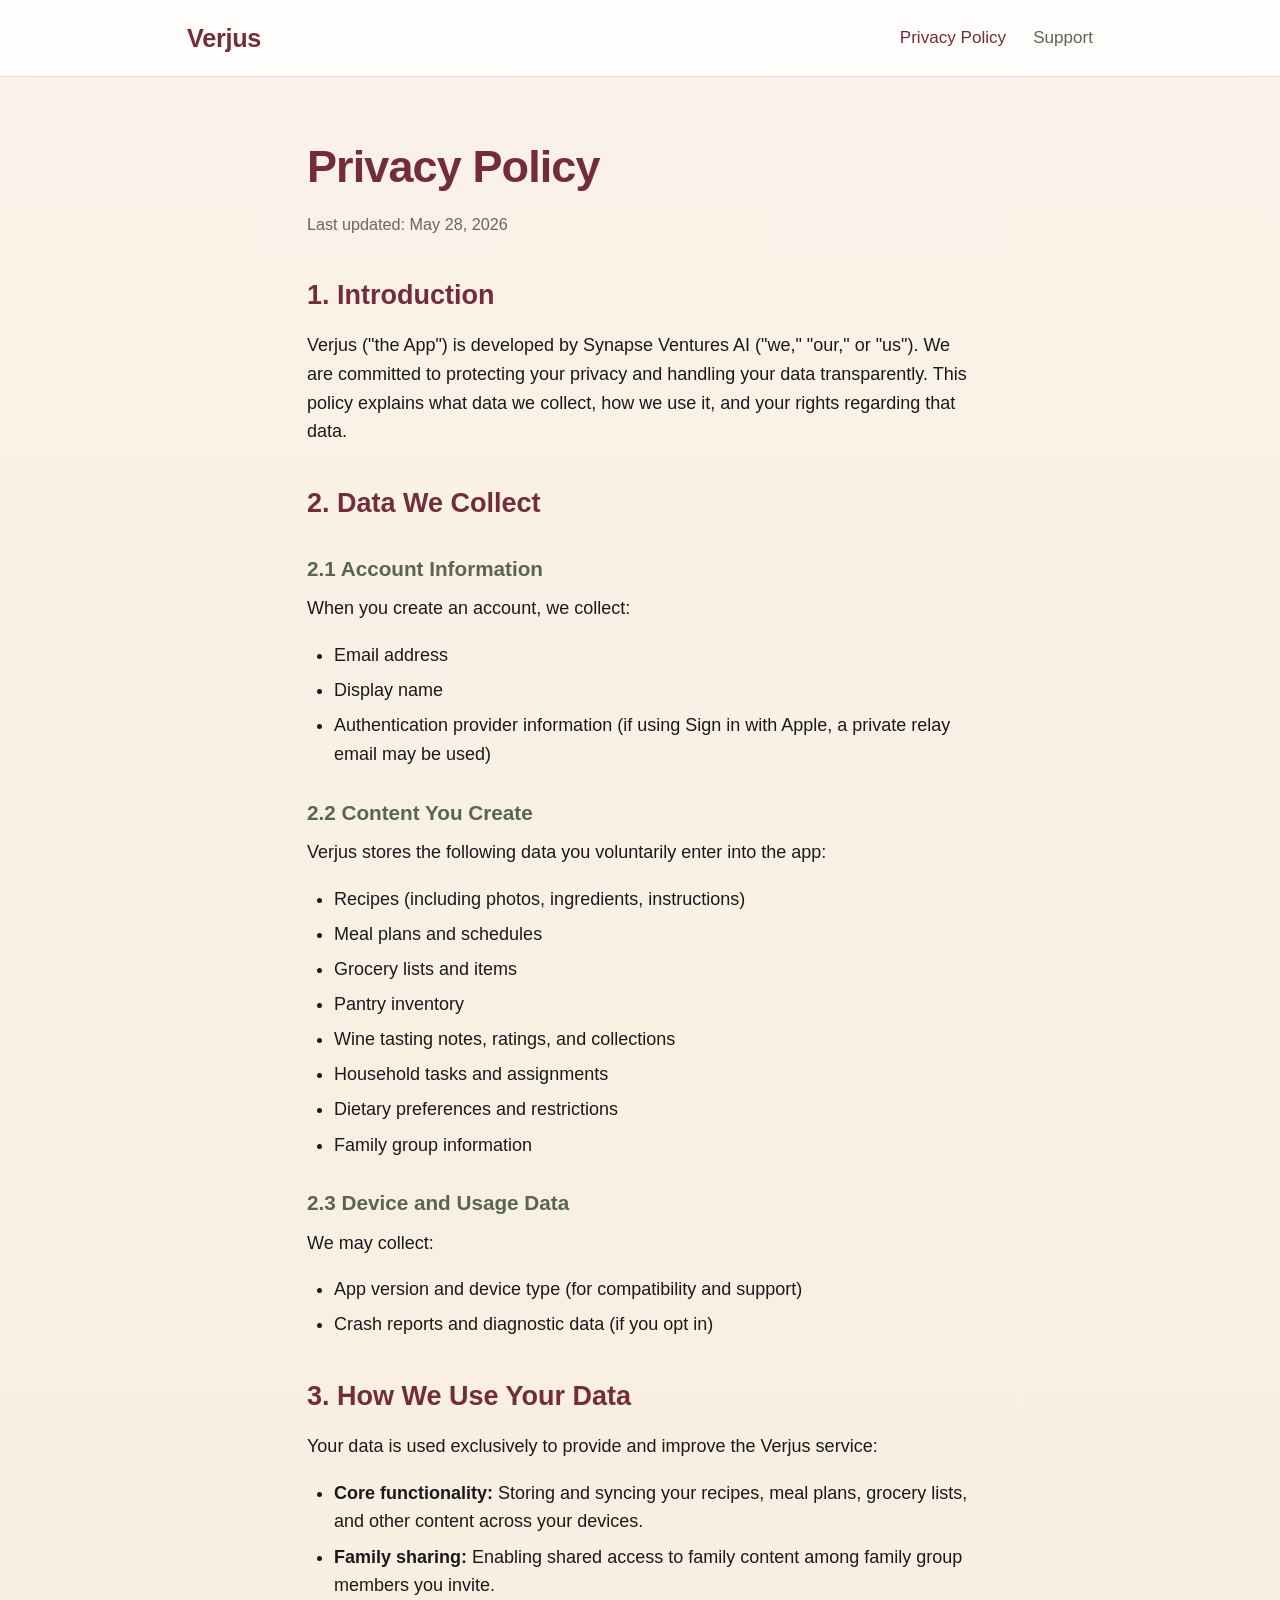
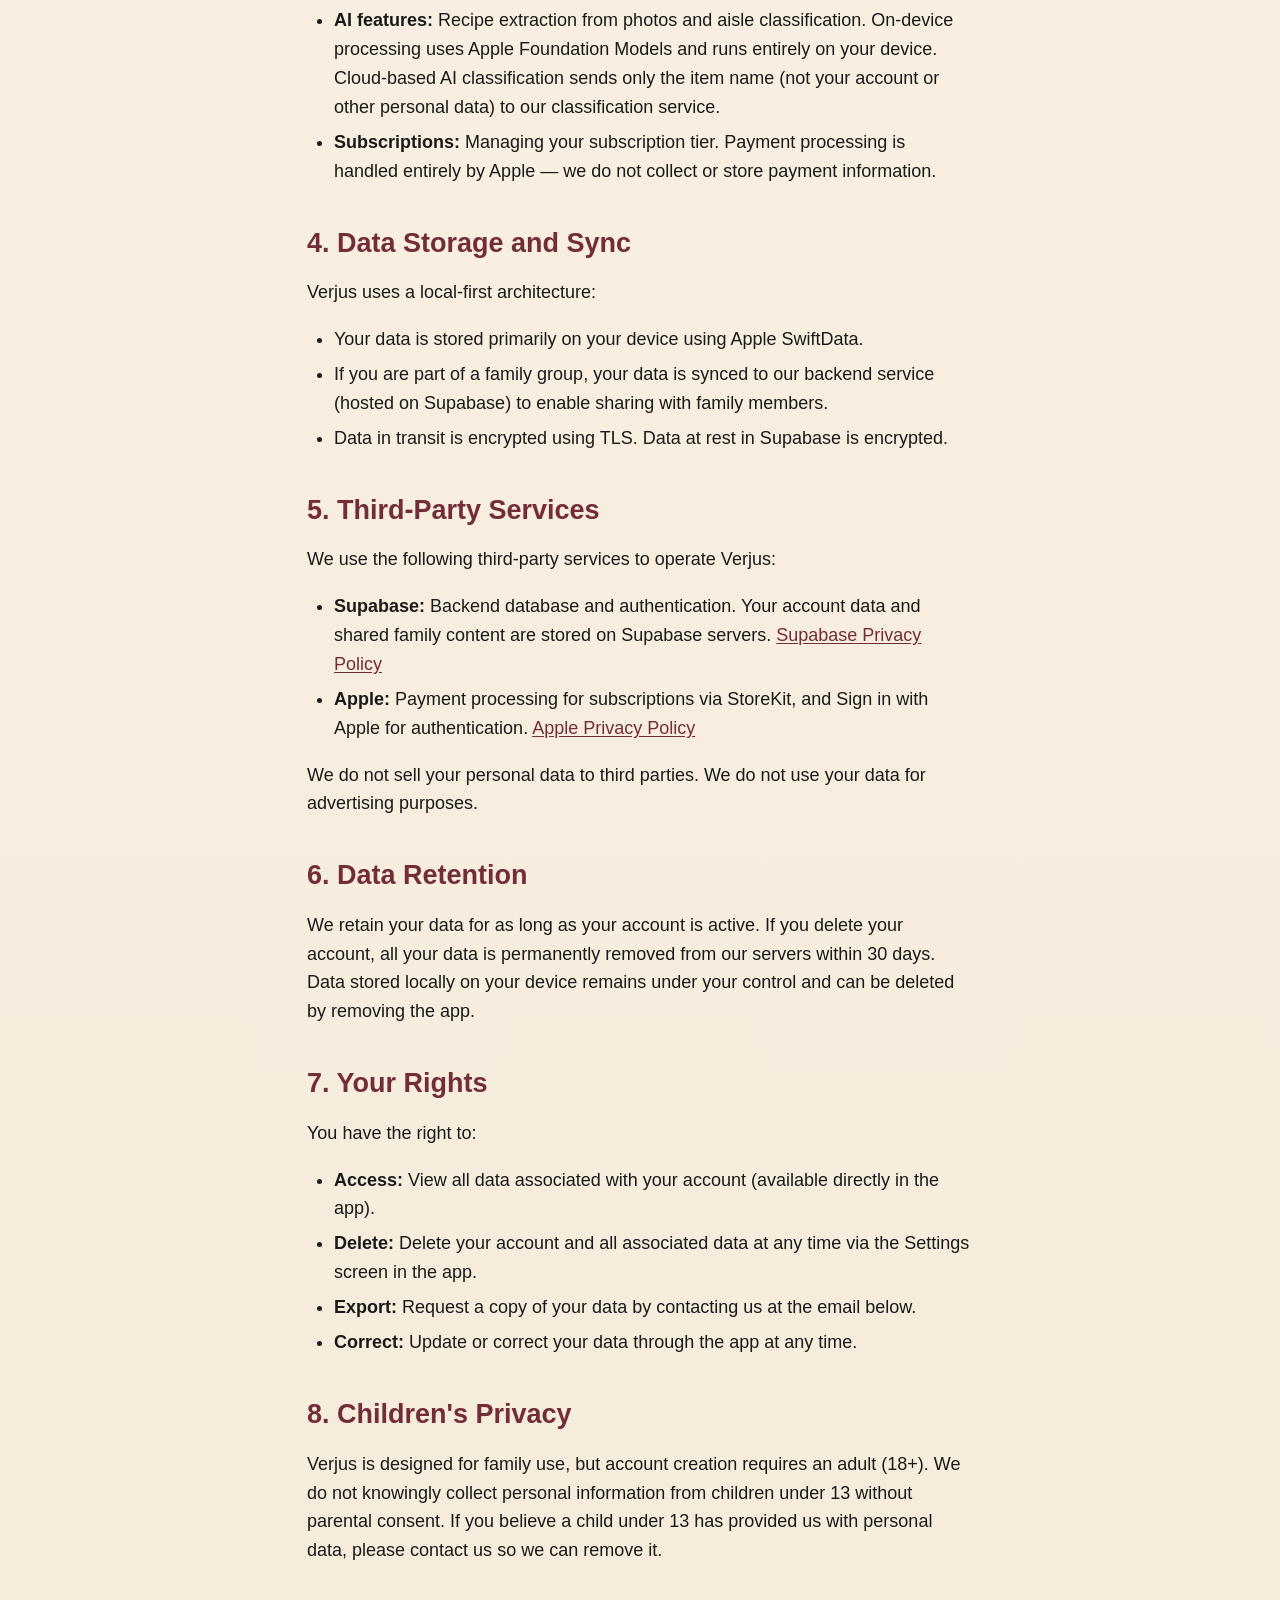
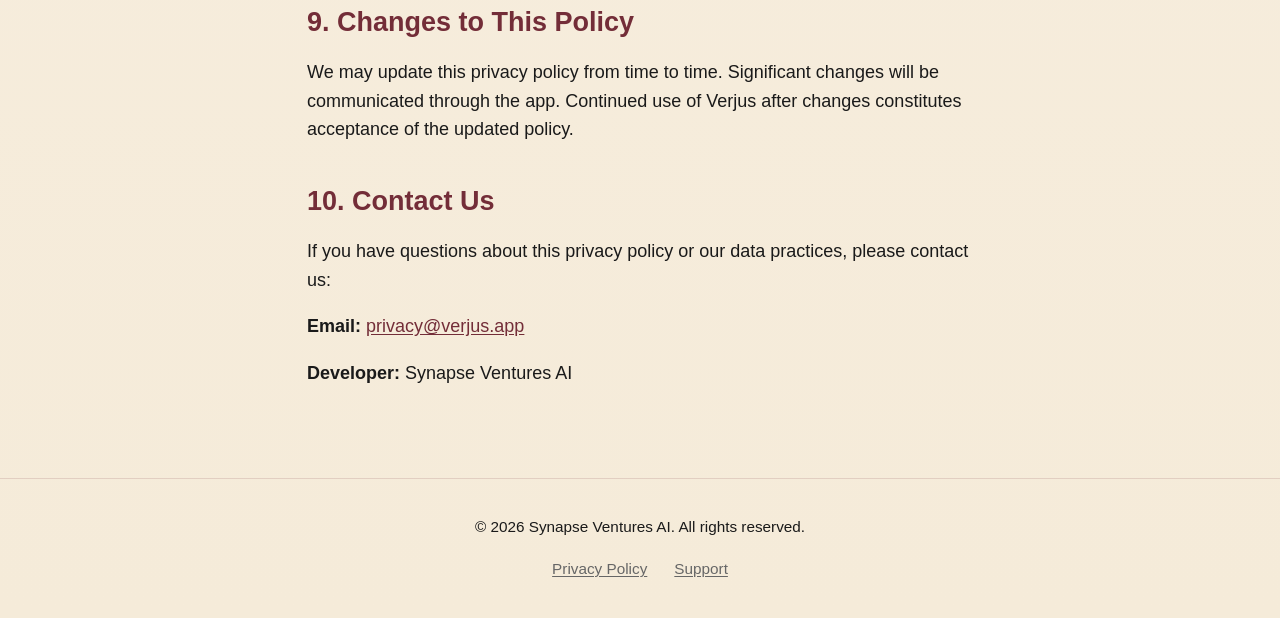
==== privacy.html @ 96adf4d8 "Initial commit — Verjus app website - Landing page with feature overview - Privacy policy covering d" ====
<!DOCTYPE html>
<html lang="en">
<head>
    <meta charset="UTF-8">
    <meta name="viewport" content="width=device-width, initial-scale=1.0">
    <title>Privacy Policy — Verjus</title>
    <link rel="stylesheet" href="style.css">
</head>
<body>
    <header>
        <nav>
            <span class="logo"><a href="index.html">Verjus</a></span>
            <div class="nav-links">
                <a href="privacy.html" aria-current="page">Privacy Policy</a>
                <a href="support.html">Support</a>
            </div>
        </nav>
    </header>

    <main class="legal-content">
        <h1>Privacy Policy</h1>
        <p class="last-updated">Last updated: May 28, 2026</p>

        <section>
            <h2>1. Introduction</h2>
            <p>Verjus ("the App") is developed by Synapse Ventures AI ("we," "our," or "us"). We are committed to protecting your privacy and handling your data transparently. This policy explains what data we collect, how we use it, and your rights regarding that data.</p>
        </section>

        <section>
            <h2>2. Data We Collect</h2>

            <h3>2.1 Account Information</h3>
            <p>When you create an account, we collect:</p>
            <ul>
                <li>Email address</li>
                <li>Display name</li>
                <li>Authentication provider information (if using Sign in with Apple, a private relay email may be used)</li>
            </ul>

            <h3>2.2 Content You Create</h3>
            <p>Verjus stores the following data you voluntarily enter into the app:</p>
            <ul>
                <li>Recipes (including photos, ingredients, instructions)</li>
                <li>Meal plans and schedules</li>
                <li>Grocery lists and items</li>
                <li>Pantry inventory</li>
                <li>Wine tasting notes, ratings, and collections</li>
                <li>Household tasks and assignments</li>
                <li>Dietary preferences and restrictions</li>
                <li>Family group information</li>
            </ul>

            <h3>2.3 Device and Usage Data</h3>
            <p>We may collect:</p>
            <ul>
                <li>App version and device type (for compatibility and support)</li>
                <li>Crash reports and diagnostic data (if you opt in)</li>
            </ul>
        </section>

        <section>
            <h2>3. How We Use Your Data</h2>
            <p>Your data is used exclusively to provide and improve the Verjus service:</p>
            <ul>
                <li><strong>Core functionality:</strong> Storing and syncing your recipes, meal plans, grocery lists, and other content across your devices.</li>
                <li><strong>Family sharing:</strong> Enabling shared access to family content among family group members you invite.</li>
                <li><strong>AI features:</strong> Recipe extraction from photos and aisle classification. On-device processing uses Apple Foundation Models and runs entirely on your device. Cloud-based AI classification sends only the item name (not your account or other personal data) to our classification service.</li>
                <li><strong>Subscriptions:</strong> Managing your subscription tier. Payment processing is handled entirely by Apple — we do not collect or store payment information.</li>
            </ul>
        </section>

        <section>
            <h2>4. Data Storage and Sync</h2>
            <p>Verjus uses a local-first architecture:</p>
            <ul>
                <li>Your data is stored primarily on your device using Apple SwiftData.</li>
                <li>If you are part of a family group, your data is synced to our backend service (hosted on Supabase) to enable sharing with family members.</li>
                <li>Data in transit is encrypted using TLS. Data at rest in Supabase is encrypted.</li>
            </ul>
        </section>

        <section>
            <h2>5. Third-Party Services</h2>
            <p>We use the following third-party services to operate Verjus:</p>
            <ul>
                <li><strong>Supabase:</strong> Backend database and authentication. Your account data and shared family content are stored on Supabase servers. <a href="https://supabase.com/privacy">Supabase Privacy Policy</a></li>
                <li><strong>Apple:</strong> Payment processing for subscriptions via StoreKit, and Sign in with Apple for authentication. <a href="https://www.apple.com/legal/privacy/">Apple Privacy Policy</a></li>
            </ul>
            <p>We do not sell your personal data to third parties. We do not use your data for advertising purposes.</p>
        </section>

        <section>
            <h2>6. Data Retention</h2>
            <p>We retain your data for as long as your account is active. If you delete your account, all your data is permanently removed from our servers within 30 days. Data stored locally on your device remains under your control and can be deleted by removing the app.</p>
        </section>

        <section>
            <h2>7. Your Rights</h2>
            <p>You have the right to:</p>
            <ul>
                <li><strong>Access:</strong> View all data associated with your account (available directly in the app).</li>
                <li><strong>Delete:</strong> Delete your account and all associated data at any time via the Settings screen in the app.</li>
                <li><strong>Export:</strong> Request a copy of your data by contacting us at the email below.</li>
                <li><strong>Correct:</strong> Update or correct your data through the app at any time.</li>
            </ul>
        </section>

        <section>
            <h2>8. Children's Privacy</h2>
            <p>Verjus is designed for family use, but account creation requires an adult (18+). We do not knowingly collect personal information from children under 13 without parental consent. If you believe a child under 13 has provided us with personal data, please contact us so we can remove it.</p>
        </section>

        <section>
            <h2>9. Changes to This Policy</h2>
            <p>We may update this privacy policy from time to time. Significant changes will be communicated through the app. Continued use of Verjus after changes constitutes acceptance of the updated policy.</p>
        </section>

        <section>
            <h2>10. Contact Us</h2>
            <p>If you have questions about this privacy policy or our data practices, please contact us:</p>
            <p><strong>Email:</strong> <a href="mailto:privacy@verjus.app">privacy@verjus.app</a></p>
            <p><strong>Developer:</strong> Synapse Ventures AI</p>
        </section>
    </main>

    <footer>
        <p>&copy; 2026 Synapse Ventures AI. All rights reserved.</p>
        <div class="footer-links">
            <a href="privacy.html">Privacy Policy</a>
            <a href="support.html">Support</a>
        </div>
    </footer>
</body>
</html>
---- style.css ----
/* Verjus Brand Colors */
:root {
    --primary-burgundy: #732D38;
    --primary-burgundy-dark: #5A232C;
    --text-olive: #59664D;
    --background-warm: #FAF2E8;
    --background-warm2: #F5EBD9;
    --card-bg: rgba(255, 255, 255, 0.7);
    --card-stroke: rgba(115, 45, 56, 0.15);
    --tag-bg: rgba(115, 45, 56, 0.12);
    --text-dark: #1a1a1a;
    --text-muted: #666;
    --radius: 16px;
    --radius-sm: 10px;
}

/* Reset & Base */
*,
*::before,
*::after {
    box-sizing: border-box;
    margin: 0;
    padding: 0;
}

html {
    font-size: 18px;
    -webkit-font-smoothing: antialiased;
    -moz-osx-font-smoothing: grayscale;
}

body {
    font-family: -apple-system, BlinkMacSystemFont, "Segoe UI", Roboto, Helvetica, Arial, sans-serif;
    color: var(--text-dark);
    background: linear-gradient(180deg, var(--background-warm) 0%, var(--background-warm2) 100%);
    min-height: 100vh;
    line-height: 1.6;
}

/* Typography */
h1 {
    font-size: 2.5rem;
    color: var(--primary-burgundy);
    font-weight: 700;
    letter-spacing: -0.02em;
}

h2 {
    font-size: 1.5rem;
    color: var(--primary-burgundy);
    font-weight: 600;
    margin-top: 2rem;
    margin-bottom: 0.75rem;
}

h3 {
    font-size: 1.15rem;
    color: var(--text-olive);
    font-weight: 600;
    margin-top: 1.5rem;
    margin-bottom: 0.5rem;
}

p {
    margin-bottom: 1rem;
    color: var(--text-dark);
}

a {
    color: var(--primary-burgundy);
    text-decoration: underline;
    text-underline-offset: 2px;
}

a:hover {
    color: var(--primary-burgundy-dark);
}

ul {
    margin-bottom: 1rem;
    padding-left: 1.5rem;
}

li {
    margin-bottom: 0.35rem;
}

/* Header / Navigation */
header {
    background: rgba(255, 255, 255, 0.85);
    backdrop-filter: blur(12px);
    -webkit-backdrop-filter: blur(12px);
    border-bottom: 1px solid var(--card-stroke);
    position: sticky;
    top: 0;
    z-index: 10;
}

nav {
    max-width: 960px;
    margin: 0 auto;
    padding: 1rem 1.5rem;
    display: flex;
    justify-content: space-between;
    align-items: center;
}

.logo {
    font-size: 1.4rem;
    font-weight: 700;
    color: var(--primary-burgundy);
    letter-spacing: -0.01em;
}

.logo a {
    text-decoration: none;
    color: inherit;
}

.nav-links {
    display: flex;
    gap: 1.5rem;
}

.nav-links a {
    text-decoration: none;
    font-size: 0.95rem;
    color: var(--text-olive);
    font-weight: 500;
}

.nav-links a:hover,
.nav-links a[aria-current="page"] {
    color: var(--primary-burgundy);
}

/* Hero */
.hero {
    text-align: center;
    padding: 5rem 1.5rem 3rem;
    max-width: 640px;
    margin: 0 auto;
}

.hero h1 {
    font-size: 3.5rem;
    margin-bottom: 1rem;
}

.tagline {
    font-size: 1.25rem;
    color: var(--text-olive);
    margin-bottom: 2rem;
    line-height: 1.5;
}

.app-store-badge img {
    display: inline-block;
    transition: opacity 0.2s;
}

.app-store-badge:hover img {
    opacity: 0.85;
}

/* Features Grid */
.features {
    max-width: 960px;
    margin: 0 auto;
    padding: 2rem 1.5rem 4rem;
    display: grid;
    grid-template-columns: repeat(auto-fill, minmax(280px, 1fr));
    gap: 1.5rem;
}

.feature-card {
    background: var(--card-bg);
    border: 1px solid var(--card-stroke);
    border-radius: var(--radius);
    padding: 1.5rem;
    transition: transform 0.2s, box-shadow 0.2s;
}

.feature-card:hover {
    transform: translateY(-2px);
    box-shadow: 0 4px 16px rgba(115, 45, 56, 0.08);
}

.feature-card h2 {
    margin-top: 0;
    font-size: 1.25rem;
}

.feature-card p {
    color: var(--text-olive);
    margin-bottom: 0;
    font-size: 0.95rem;
}

/* Legal Content (Privacy & Support) */
.legal-content {
    max-width: 720px;
    margin: 0 auto;
    padding: 3rem 1.5rem 4rem;
}

.legal-content h1 {
    margin-bottom: 0.5rem;
}

.last-updated {
    color: var(--text-muted);
    font-size: 0.9rem;
    margin-bottom: 2rem;
}

/* FAQ Details */
details {
    background: var(--card-bg);
    border: 1px solid var(--card-stroke);
    border-radius: var(--radius-sm);
    padding: 1rem 1.25rem;
    margin-bottom: 0.75rem;
    cursor: pointer;
}

details summary {
    font-weight: 600;
    color: var(--primary-burgundy);
    font-size: 1rem;
    list-style: none;
}

details summary::-webkit-details-marker {
    display: none;
}

details summary::before {
    content: "›";
    display: inline-block;
    margin-right: 0.5rem;
    transition: transform 0.2s;
    font-size: 1.2rem;
    color: var(--text-olive);
}

details[open] summary::before {
    transform: rotate(90deg);
}

details p {
    margin-top: 0.75rem;
    margin-bottom: 0;
    padding-left: 1.2rem;
    color: var(--text-olive);
    font-size: 0.95rem;
}

/* Footer */
footer {
    text-align: center;
    padding: 2rem 1.5rem;
    color: var(--text-muted);
    font-size: 0.85rem;
    border-top: 1px solid var(--card-stroke);
}

.footer-links {
    display: flex;
    justify-content: center;
    gap: 1.5rem;
    margin-top: 0.5rem;
}

.footer-links a {
    font-size: 0.85rem;
    color: var(--text-muted);
}

/* Responsive */
@media (max-width: 600px) {
    html {
        font-size: 16px;
    }

    .hero h1 {
        font-size: 2.5rem;
    }

    .features {
        grid-template-columns: 1fr;
    }

    nav {
        flex-direction: column;
        gap: 0.5rem;
    }
}
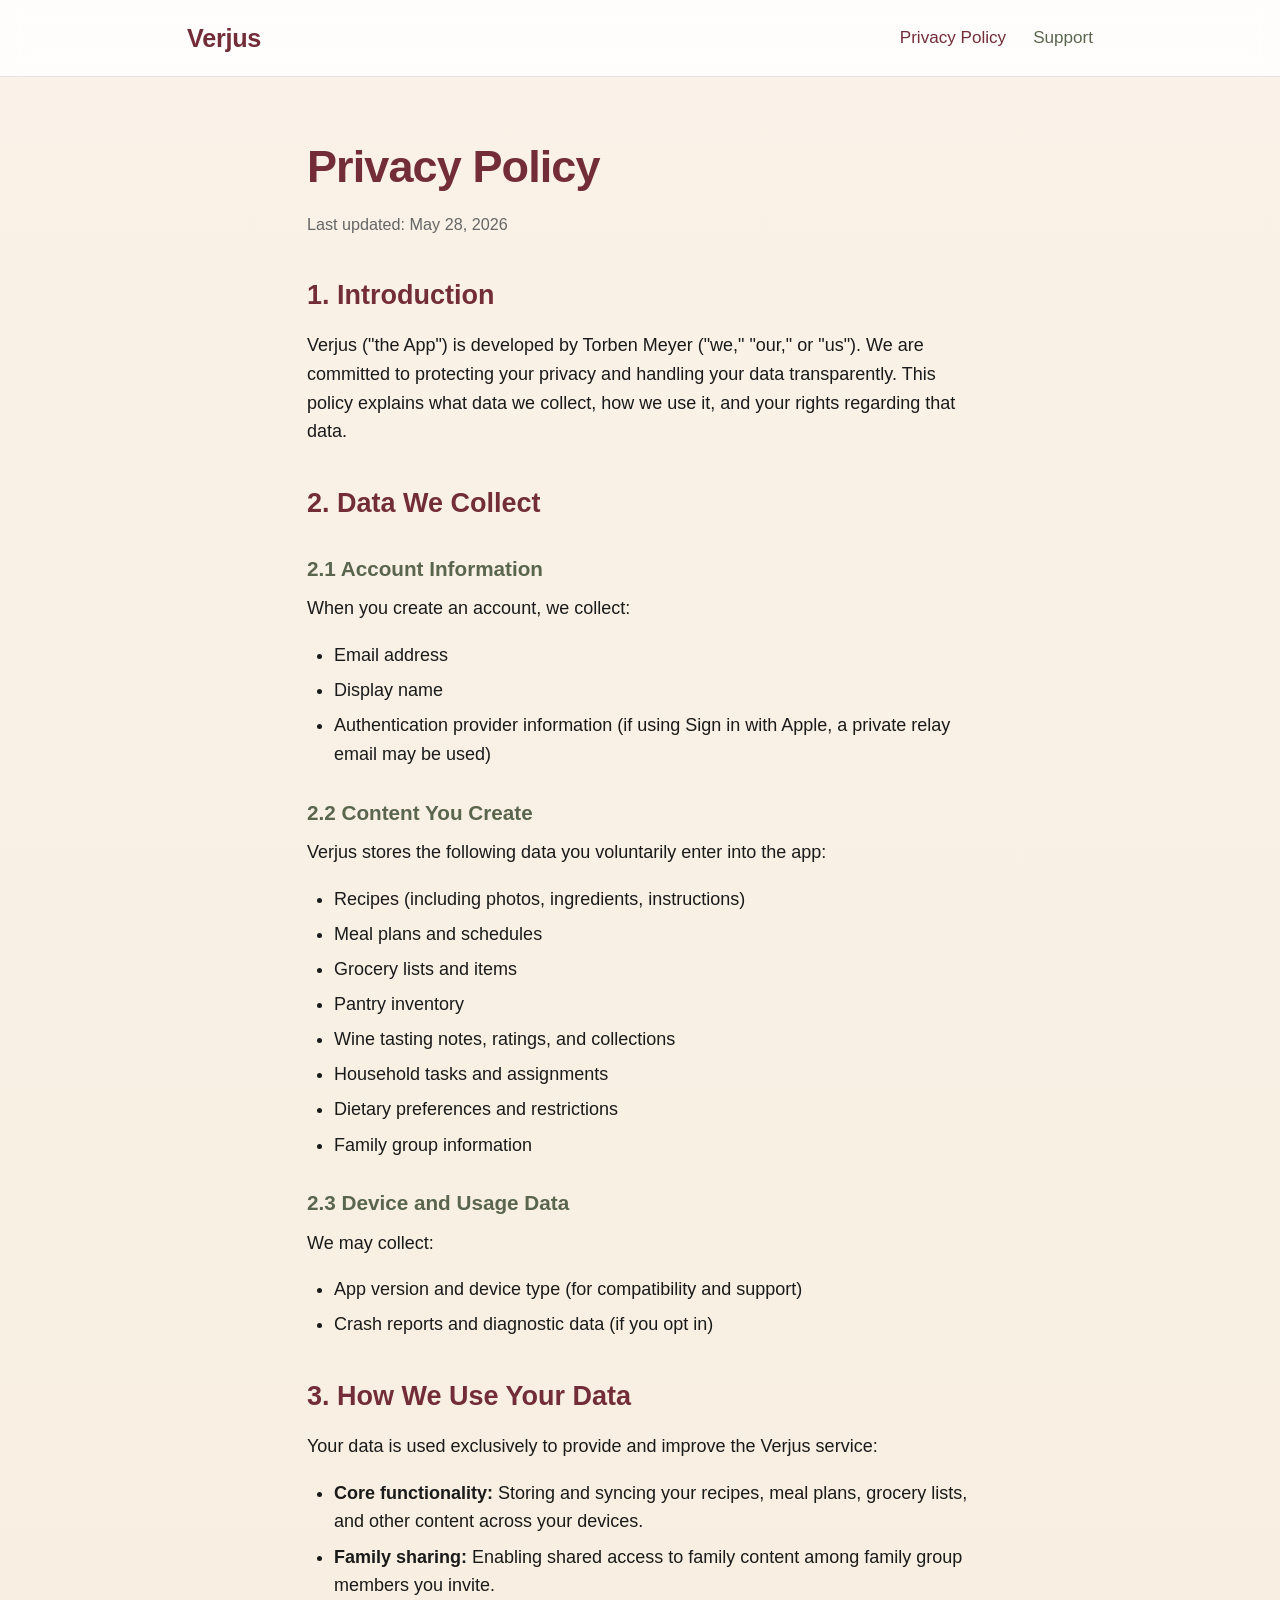
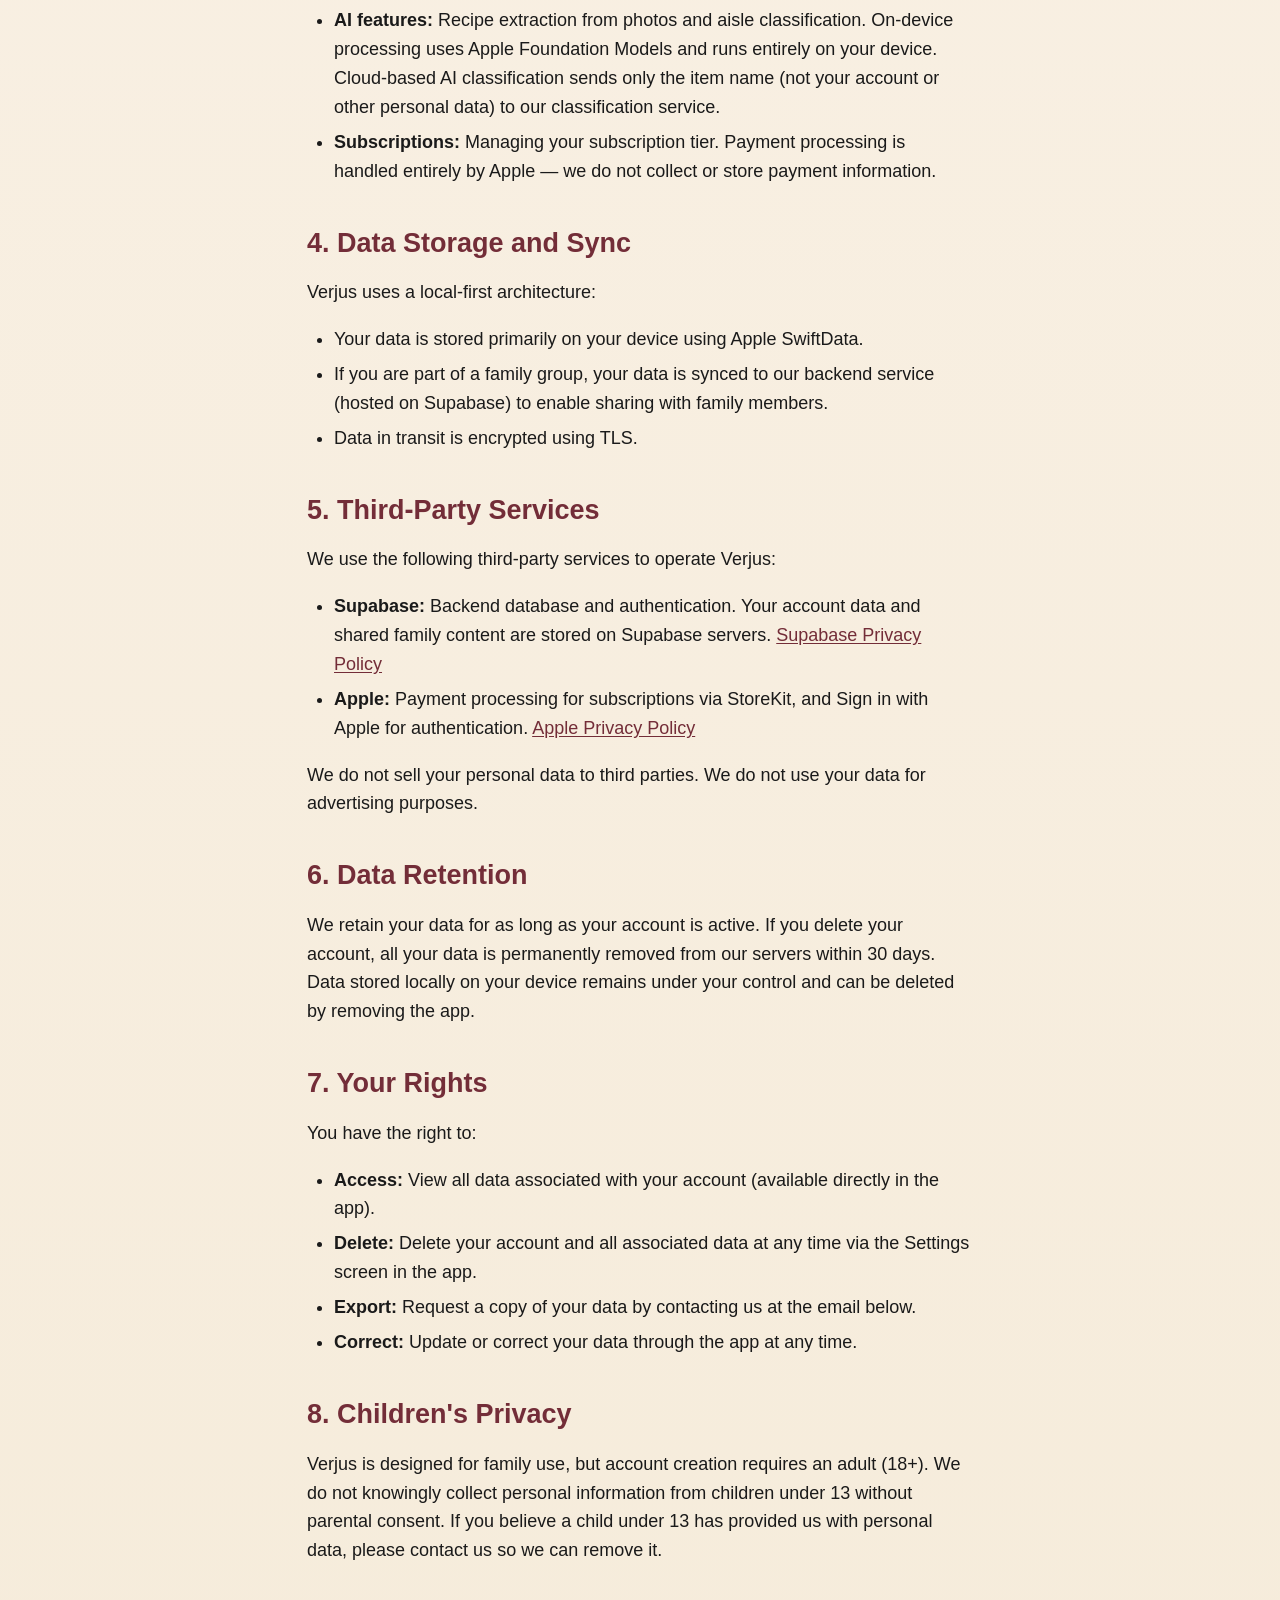
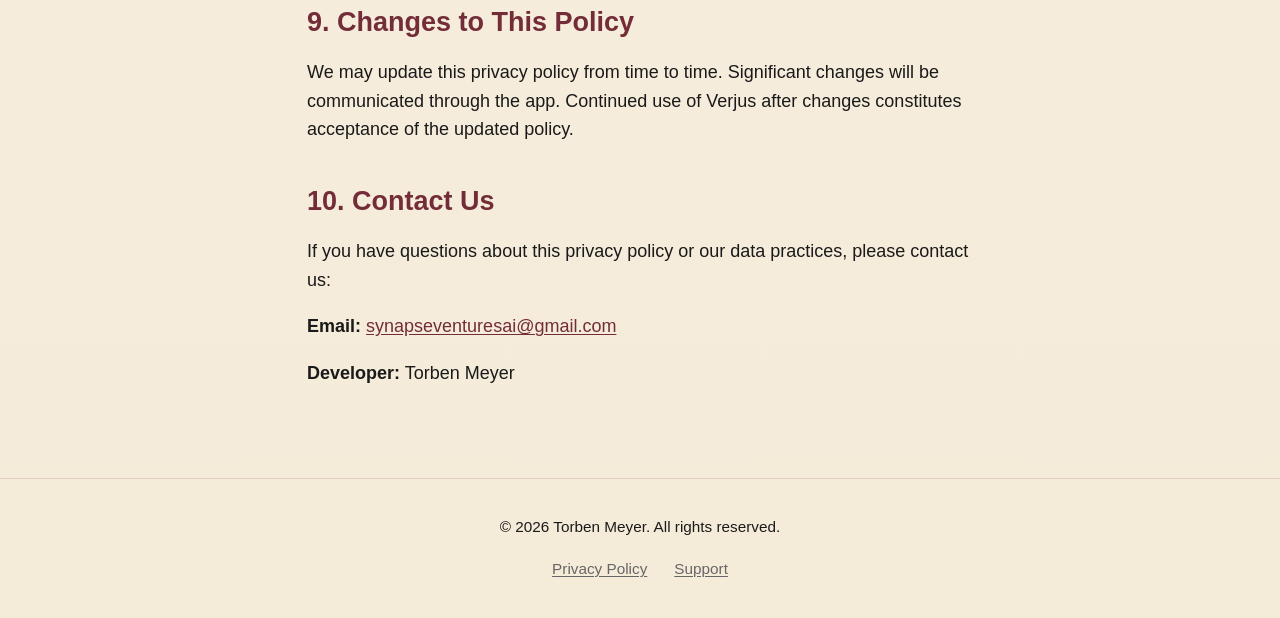
==== commit 06c93144: "Update placeholders with real values - Email: synapseventuresai@gmail.com (both privacy + support) -" ====
--- a/privacy.html
+++ b/privacy.html
@@ -23,7 +23,7 @@
 
         <section>
             <h2>1. Introduction</h2>
-            <p>Verjus ("the App") is developed by Synapse Ventures AI ("we," "our," or "us"). We are committed to protecting your privacy and handling your data transparently. This policy explains what data we collect, how we use it, and your rights regarding that data.</p>
+            <p>Verjus ("the App") is developed by Torben Meyer ("we," "our," or "us"). We are committed to protecting your privacy and handling your data transparently. This policy explains what data we collect, how we use it, and your rights regarding that data.</p>
         </section>
 
         <section>
@@ -75,7 +75,7 @@
             <ul>
                 <li>Your data is stored primarily on your device using Apple SwiftData.</li>
                 <li>If you are part of a family group, your data is synced to our backend service (hosted on Supabase) to enable sharing with family members.</li>
-                <li>Data in transit is encrypted using TLS. Data at rest in Supabase is encrypted.</li>
+                <li>Data in transit is encrypted using TLS.</li>
             </ul>
         </section>
 
@@ -118,13 +118,13 @@
         <section>
             <h2>10. Contact Us</h2>
             <p>If you have questions about this privacy policy or our data practices, please contact us:</p>
-            <p><strong>Email:</strong> <a href="mailto:privacy@verjus.app">privacy@verjus.app</a></p>
-            <p><strong>Developer:</strong> Synapse Ventures AI</p>
+            <p><strong>Email:</strong> <a href="mailto:synapseventuresai@gmail.com">synapseventuresai@gmail.com</a></p>
+            <p><strong>Developer:</strong> Torben Meyer</p>
         </section>
     </main>
 
     <footer>
-        <p>&copy; 2026 Synapse Ventures AI. All rights reserved.</p>
+        <p>&copy; 2026 Torben Meyer. All rights reserved.</p>
         <div class="footer-links">
             <a href="privacy.html">Privacy Policy</a>
             <a href="support.html">Support</a>
--- a/style.css
+++ b/style.css
@@ -154,13 +154,10 @@
     line-height: 1.5;
 }
 
-.app-store-badge img {
-    display: inline-block;
-    transition: opacity 0.2s;
-}
-
-.app-store-badge:hover img {
-    opacity: 0.85;
+.coming-soon {
+    font-size: 1.1rem;
+    color: var(--text-olive);
+    font-weight: 500;
 }
 
 /* Features Grid */
